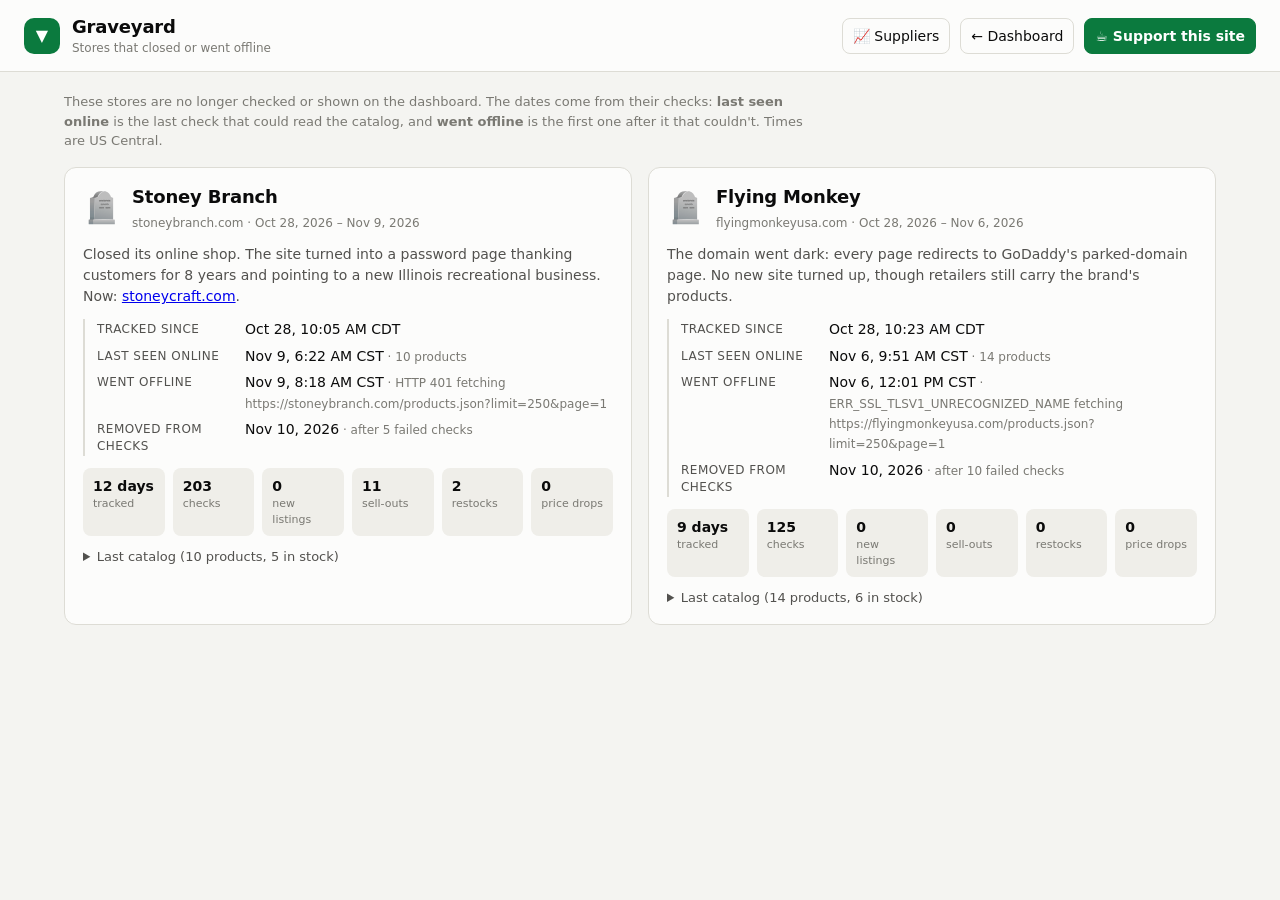
==== graveyard.html @ 11b67a78 "Data as of 2026-11-14T14:49:06.006Z" ====
<!doctype html>
<html lang="en" data-static>
<head>
  <meta charset="utf-8" />
  <meta name="viewport" content="width=device-width, initial-scale=1" />
  <title>Graveyard · The Pot Drop</title>
  <link rel="stylesheet" href="styles.css" />
</head>
<body>
  <header class="topbar">
    <div class="brand">
      <span class="logo" aria-hidden="true">▼</span>
      <div>
        <h1>Graveyard</h1>
        <p class="muted">Stores that closed or went offline</p>
      </div>
    </div>
    <div class="scrape-controls">
      <a class="btn ghost" href="suppliers.html">📈 Suppliers</a>
      <a class="btn ghost" href="./">← Dashboard</a>
      <a class="btn support" href="https://ko-fi.com/thepotdrop" target="_blank" rel="noopener">☕ Support this site</a>
    </div>
  </header>

  <main>
    <p class="muted graves-intro">These stores are no longer checked or shown on the dashboard. The dates come from their checks:
      <strong>last seen online</strong> is the last check that could read the catalog, and <strong>went offline</strong> is the first one after it that couldn't.
      Times are US Central.</p>
    <section id="graves" class="graves" aria-label="Closed stores"></section>
    <p id="empty" class="empty" hidden>No stores have closed. Yet.</p>
  </main>

  <script src="graveyard.js"></script>
  <script defer src="https://static.cloudflareinsights.com/beacon.min.js" data-cf-beacon='{"token": "adff3905079443068fbe034a20087518"}'></script>
</body>
</html>
---- styles.css ----
:root {
  color-scheme: light;
  --bg: #f4f4f1;
  --surface: #fcfcfb;
  --surface-2: #efeee9;
  --border: #dddcd5;
  --text: #0b0b0b;
  --text-2: #52514e;
  --muted: #7a7973;
  --grid: #e6e5df;
  --accent: #0b7a3e;
  --good: #0a8a0a;
  --critical: #d03b3b;
  --series-1: #2a78d6; --series-2: #eb6834; --series-3: #1baf7a; --series-4: #eda100;
  --series-5: #e87ba4; --series-6: #008300; --series-7: #6250d6; --series-8: #e34948;
}
@media (prefers-color-scheme: dark) {
  :root:not([data-theme="light"]) {
    color-scheme: dark;
    --bg: #121211;
    --surface: #1a1a19;
    --surface-2: #232321;
    --border: #33332f;
    --text: #f0efec;
    --text-2: #c3c2b7;
    --muted: #8e8d85;
    --grid: #2a2a27;
    --accent: #3fbf74;
    --good: #2fbf3a;
    --critical: #e66767;
    --series-1: #3987e5; --series-2: #d95926; --series-3: #199e70; --series-4: #c98500;
    --series-5: #d55181; --series-6: #008300; --series-7: #9085e9; --series-8: #e66767;
  }
}

* { box-sizing: border-box; }
[hidden] { display: none !important; }
/* The published read-only copy (src/publish.js) has no server behind it. */
[data-static] .live-only { display: none !important; }
body {
  margin: 0;
  background: var(--bg);
  color: var(--text);
  font: 14px/1.45 system-ui, -apple-system, "Segoe UI", Roboto, sans-serif;
}
h1, h2 { margin: 0; letter-spacing: -0.01em; }
h1 { font-size: 18px; }
h2 { font-size: 18px; }
.muted { color: var(--muted); margin: 0; }
.num { text-align: right; font-variant-numeric: tabular-nums; }

.topbar {
  display: flex; align-items: center; justify-content: space-between; gap: 16px; flex-wrap: wrap;
  padding: 14px 24px; background: var(--surface); border-bottom: 1px solid var(--border);
  position: sticky; top: 0; z-index: 5;
}
.brand { display: flex; align-items: center; gap: 12px; }
.brand p { font-size: 12px; }
.logo {
  display: grid; place-items: center; width: 36px; height: 36px; border-radius: 10px;
  background: var(--accent); color: #fff; font-size: 16px;
}
.scrape-controls { display: flex; align-items: center; gap: 10px; }
.field { display: flex; align-items: center; gap: 8px; color: var(--text-2); font-size: 13px; }

select, input[type="search"], .btn {
  font: inherit; color: var(--text); background: var(--surface);
  border: 1px solid var(--border); border-radius: 8px; padding: 7px 10px;
}
.btn { cursor: pointer; background: var(--accent); border-color: var(--accent); color: #fff; font-weight: 600; text-decoration: none; }
.btn:disabled { opacity: 0.6; cursor: progress; }
.btn.ghost { background: transparent; color: var(--text); border-color: var(--border); font-weight: 500; }

main { max-width: 1200px; margin: 0 auto; padding: 20px 24px 48px; }

.tiles { display: grid; grid-template-columns: repeat(4, 1fr); gap: 12px; margin-bottom: 18px; }
.tile {
  display: flex; flex-direction: column; gap: 2px;
  background: var(--surface); border: 1px solid var(--border); border-radius: 12px; padding: 14px 16px;
}
.tile-label { color: var(--text-2); font-size: 12px; text-transform: uppercase; letter-spacing: 0.04em; }
.tile-value { font-size: 28px; font-weight: 700; font-variant-numeric: tabular-nums; }
.tile-value.small { font-size: 18px; padding: 6px 0 4px; }
.tile-sub { color: var(--muted); font-size: 12px; }
.tile.hero .tile-value { color: var(--accent); }

.filters { display: flex; flex-wrap: wrap; gap: 10px; align-items: center; margin-bottom: 12px; }
.filters input[type="search"] { flex: 1 1 240px; }
.multi { position: relative; }
.multi summary {
  list-style: none; cursor: pointer; user-select: none; white-space: nowrap;
  border: 1px solid var(--border); border-radius: 8px; padding: 7px 28px 7px 10px; background: var(--surface);
}
.multi summary::-webkit-details-marker { display: none; }
.multi summary::after { content: "▾"; position: absolute; right: 10px; color: var(--muted); }
.multi[open] summary { border-color: var(--accent); }
.multi-panel {
  position: absolute; z-index: 10; top: calc(100% + 4px); left: 0; width: min(300px, calc(100vw - 32px));
  background: var(--surface); border: 1px solid var(--border); border-radius: 10px; padding: 8px;
  box-shadow: 0 8px 24px rgb(0 0 0 / 0.18); display: grid; gap: 6px;
}
.multi-panel input[type="search"] { width: 100%; }
.multi-actions { display: flex; gap: 6px; }
.multi-actions .btn { padding: 4px 10px; font-size: 12px; }
.multi-list { max-height: 320px; overflow-y: auto; display: grid; }
.multi-row { display: flex; align-items: center; gap: 8px; padding: 4px 6px; border-radius: 6px; cursor: pointer; }
.multi-row:hover { background: var(--surface-2); }
.multi-row .name { flex: 1; }
.multi-row .n { color: var(--muted); font-size: 12px; font-variant-numeric: tabular-nums; }
.multi-row .only { all: unset; cursor: pointer; font-size: 12px; color: var(--accent); visibility: hidden; }
.multi-row:hover .only, .multi-row .only:focus-visible { visibility: visible; }

.check { display: flex; align-items: center; gap: 6px; color: var(--text-2); }
.count { margin-left: auto; font-size: 13px; }
/* Lit up while filters are on, since they're remembered between visits. */
#reset-filters:not(:disabled) { color: var(--accent); border-color: var(--accent); }
#reset-filters:disabled { cursor: default; }
.more-wrap { display: flex; justify-content: center; margin-top: 14px; }

.table-wrap { background: var(--surface); border: 1px solid var(--border); border-radius: 12px; overflow-x: auto; }
table { width: 100%; border-collapse: collapse; }
th {
  text-align: left; font-weight: 600; font-size: 12px; color: var(--text-2);
  text-transform: uppercase; letter-spacing: 0.04em; padding: 10px 12px; border-bottom: 1px solid var(--border);
}
th.num { text-align: right; }
td { padding: 10px 12px; border-bottom: 1px solid var(--grid); vertical-align: middle; }
tbody tr:last-child td { border-bottom: none; }

.products tbody tr { cursor: pointer; }
.products tbody tr:hover { background: var(--surface-2); }
.products tr.out td { opacity: 0.55; }
.col-img { width: 64px; }
.thumb {
  width: 48px; height: 48px; border-radius: 8px; object-fit: cover; background: var(--surface-2); display: grid;
  place-items: center; color: var(--muted); font-weight: 700; font-size: 18px;
}
.p-title { font-weight: 600; }
.p-meta { color: var(--muted); font-size: 12px; display: flex; gap: 8px; flex-wrap: wrap; margin-top: 2px; }
.price { font-size: 16px; font-weight: 700; }
.strike { color: var(--muted); text-decoration: line-through; font-size: 12px; margin-left: 4px; font-weight: 400; }

.tag {
  display: inline-block; font-size: 11px; padding: 1px 7px; border-radius: 999px;
  background: var(--surface-2); color: var(--text-2); border: 1px solid var(--border);
}
.tag.sale { border-color: var(--good); color: var(--good); }
.tag.new { border-color: var(--series-1); color: var(--text); }
.tag.gone { border-color: var(--critical); color: var(--critical); }
.tag.potency { border-color: var(--series-7); color: var(--text); font-variant-numeric: tabular-nums; }

.delta { font-weight: 600; font-variant-numeric: tabular-nums; white-space: nowrap; }
.delta.down { color: var(--good); }
.delta.up { color: var(--critical); }
.delta.flat { color: var(--muted); font-weight: 400; }

.spark { display: block; color: var(--text-2); }
.empty { text-align: center; color: var(--muted); padding: 32px; margin: 0; }

dialog {
  width: min(980px, calc(100vw - 32px)); max-height: calc(100vh - 48px);
  border: 1px solid var(--border); border-radius: 14px; padding: 20px;
  background: var(--surface); color: var(--text);
}
dialog::backdrop { background: rgb(0 0 0 / 0.5); }
.detail-head { display: flex; justify-content: space-between; gap: 16px; align-items: flex-start; }
.detail-actions { display: flex; gap: 8px; }
.hint { font-size: 12px; margin: 8px 0 0; }
.chart-box { position: relative; height: 320px; margin: 12px 0 16px; }
.variants td, .variants th { padding: 8px 10px; }
.col-plot { width: 48px; }
.swatch { display: inline-block; width: 10px; height: 10px; border-radius: 3px; margin-right: 6px; vertical-align: -1px; }
.stock-in { color: var(--good); }
.stock-out { color: var(--muted); }

h3 { margin: 0; font-size: 15px; }
input[type="number"] {
  font: inherit; color: var(--text); background: var(--surface);
  border: 1px solid var(--border); border-radius: 8px; padding: 6px 8px; width: 90px;
}
.money-input { display: inline-flex; align-items: center; gap: 4px; }

.watch {
  display: flex; flex-wrap: wrap; align-items: center; gap: 8px;
  margin-top: 12px; padding: 10px 12px; border: 1px solid var(--border); border-radius: 10px; background: var(--surface-2);
}
.watch .btn { padding: 6px 10px; }

.code-price { font-size: 12px; color: var(--good); margin-top: 2px; white-space: nowrap; }
.code-price .first { color: var(--muted); }
.codes { margin-top: 12px; display: grid; gap: 6px; }
.codes h3 { font-size: 13px; color: var(--text-2); text-transform: uppercase; letter-spacing: 0.04em; }
.code-list { display: flex; flex-wrap: wrap; gap: 8px; }
.code-chip {
  display: flex; flex-direction: column; gap: 2px; padding: 6px 10px;
  border: 1px dashed var(--good); border-radius: 8px; background: var(--surface-2); max-width: 320px;
}
.code-chip strong { font-family: ui-monospace, "JetBrains Mono", monospace; font-size: 13px; letter-spacing: 0.02em; }
.code-chip button { all: unset; cursor: pointer; }
.code-chip .muted { font-size: 12px; }
.code-chip .banner-quote { font-style: italic; overflow-wrap: anywhere; }
.code-chip.offer { border-color: var(--border); }
.code-chip.offer strong { font-family: inherit; }

.routes { margin-top: 12px; }
.routes td { font-size: 13px; }
.alert-rule { display: grid; gap: 12px; margin: 16px 0 20px; }
.rule-row { display: flex; flex-wrap: wrap; align-items: center; gap: 8px; color: var(--text-2); }
.types { border: 1px solid var(--border); border-radius: 10px; padding: 8px 12px 10px; margin: 0; }
.types legend { color: var(--text-2); font-size: 13px; padding: 0 4px; }
#al-types { display: flex; flex-wrap: wrap; gap: 6px 16px; }
.drops-head { display: flex; justify-content: space-between; align-items: center; gap: 12px; margin-bottom: 8px; flex-wrap: wrap; }
.drops td { font-size: 13px; }
.drops a { color: var(--text); }
.sent { color: var(--good); white-space: nowrap; }

.toast {
  position: fixed; bottom: 20px; left: 50%; transform: translateX(-50%);
  background: var(--text); color: var(--surface); padding: 10px 16px; border-radius: 10px; font-size: 13px;
}

@media (max-width: 760px) {
  .topbar { padding: 12px 16px; }
  main { padding: 16px; }
  .tiles { grid-template-columns: repeat(2, 1fr); }
  .tile-value { font-size: 22px; }
  .hide-sm { display: none; }
}

.checks td { font-size: 13px; }
.checks a.p-title { color: var(--text); text-decoration: none; }
.checks a.p-title:hover { text-decoration: underline; }
.check-error { color: var(--critical); font-size: 12px; margin-top: 2px; max-width: 420px; overflow-wrap: anywhere; }
.tile-link { color: inherit; text-decoration: none; }
.tile-link:hover .tile-label { text-decoration: underline; }
.check-btn { padding: 4px 10px; font-size: 12px; white-space: nowrap; }
.suppliers tbody tr { cursor: pointer; }
.suppliers tbody tr:hover { background: var(--surface-2); }
.suppliers tr.quiet td { opacity: 0.55; }
.suppliers td.num { white-space: nowrap; }
.num-meta { justify-content: flex-end; flex-wrap: nowrap; }
.timeline-wrap { max-height: calc(100vh - 260px); overflow-y: auto; }
.timeline-wrap a.p-title, .cal-events a.p-title { color: var(--text); }

.seg { display: inline-flex; border: 1px solid var(--border); border-radius: 8px; overflow: hidden; background: var(--surface); }
.seg button { all: unset; cursor: pointer; padding: 7px 12px; color: var(--text-2); }
.seg button + button { border-left: 1px solid var(--border); }
.seg button.active { background: var(--accent); color: #fff; font-weight: 600; }
.seg button:focus-visible { outline: 2px solid var(--accent); outline-offset: -2px; }
body.view-calendar .stores-only, body.view-ask .stores-only, body.view-ask .period-filter { display: none; }

.ask-view { display: grid; gap: 12px; }
.ask-head { display: flex; align-items: center; justify-content: space-between; gap: 12px; min-height: 28px; }
.ask-log { display: grid; gap: 14px; }
.ask-time { font-size: 11px; }
.ask-entry { display: grid; gap: 8px; }
.ask-q {
  justify-self: end; max-width: min(720px, 90%); padding: 9px 13px; border-radius: 12px 12px 4px 12px;
  background: var(--accent); color: #fff; white-space: pre-wrap; overflow-wrap: anywhere;
}
.ask-a { background: var(--surface); border: 1px solid var(--border); border-radius: 12px; padding: 12px 16px; max-width: 900px; }
.ask-status::before { content: ""; display: inline-block; width: 8px; height: 8px; margin-right: 8px; border-radius: 50%; background: var(--accent); animation: pulse 1.2s ease-in-out infinite; }
.ask-status.check-error::before { display: none; }
@keyframes pulse { 50% { opacity: 0.25; } }
.ask-form { display: flex; gap: 10px; align-items: flex-end; }
.ask-form textarea {
  flex: 1; resize: vertical; min-height: 44px; font: inherit; color: var(--text); background: var(--surface);
  border: 1px solid var(--border); border-radius: 10px; padding: 9px 12px;
}
.ask-form textarea:focus { outline: none; border-color: var(--accent); }
.ask-examples { display: flex; flex-wrap: wrap; gap: 6px; }
.ask-examples .tag { cursor: pointer; font: inherit; font-size: 12px; padding: 4px 10px; }
.ask-examples .tag:hover { border-color: var(--accent); color: var(--text); }

.md { overflow-wrap: anywhere; }
.md > :first-child { margin-top: 0; }
.md > :last-child { margin-bottom: 0; }
.md p, .md ul, .md ol { margin: 0 0 10px; }
.md ul, .md ol { padding-left: 20px; }
.md li { margin: 2px 0; }
.md h3, .md h4, .md h5, .md h6 { margin: 14px 0 6px; font-size: 14px; }
.md code { font-family: ui-monospace, "JetBrains Mono", monospace; font-size: 12px; background: var(--surface-2); padding: 1px 5px; border-radius: 4px; }
.md a { color: var(--accent); }
.md-table { margin: 0 0 10px; }
.md-table th, .md-table td { padding: 6px 10px; font-size: 13px; }

.brief-head { display: flex; align-items: center; justify-content: space-between; gap: 12px; margin-bottom: 10px; }
.brief-body { background: var(--surface-2); border-radius: 10px; padding: 14px 16px; }
.brief-body:empty { display: none; }

.store-dialog { width: min(1180px, calc(100vw - 32px)); }
.sd-tabs { margin: 14px 0 12px; }
.tl-legend { display: flex; flex-wrap: wrap; gap: 12px; color: var(--text-2); font-size: 12px; }
.tl-legend span { display: inline-flex; align-items: center; gap: 5px; }
.tl-legend i { display: inline-block; width: 14px; height: 10px; border-radius: 3px; }
.tl-wrap { max-height: calc(100vh - 300px); overflow: auto; }
.tl { --tl-label: 280px; position: relative; padding: 0 12px 8px; min-width: 640px; }
.tl-row { display: grid; grid-template-columns: var(--tl-label) 1fr; align-items: center; gap: 12px; padding: 6px 0; border-bottom: 1px solid var(--grid); }
.tl-row:last-child { border-bottom: none; }
.tl-label { min-width: 0; }
.tl-label .p-title { display: block; overflow: hidden; text-overflow: ellipsis; white-space: nowrap; color: var(--text); text-decoration: none; font-size: 13px; }
.tl-label .p-title:hover { text-decoration: underline; }
.tl-track { position: relative; height: 14px; }
.tl-seg { position: absolute; top: 0; bottom: 0; border-radius: 3px; min-width: 2px; }
.seg-in { background: var(--good); }
.seg-out { background: color-mix(in srgb, var(--critical) 45%, transparent); }
.seg-gone { background: repeating-linear-gradient(135deg, var(--border) 0 3px, transparent 3px 6px); }
.tl-axis { position: sticky; top: 0; z-index: 2; background: var(--surface); padding: 8px 0 6px; }
.tl-axis .tl-track { height: 16px; }
.tl-tick { position: absolute; transform: translateX(-50%); font-size: 11px; color: var(--muted); white-space: nowrap; }
.tl-lines { position: absolute; top: 0; bottom: 0; left: calc(24px + var(--tl-label)); right: 12px; pointer-events: none; }
.tl-lines i { position: absolute; top: 0; bottom: 0; border-left: 1px dashed var(--border); }

.cal-view { display: grid; gap: 14px; }
.cal { display: grid; grid-template-columns: repeat(auto-fill, minmax(min(100%, 420px), 1fr)); gap: 16px; margin-top: 10px; }
.cal-month { background: var(--surface); border: 1px solid var(--border); border-radius: 12px; padding: 12px; }
.cal-month h3 { margin: 0 0 8px; font-size: 14px; }
.cal-grid { display: grid; grid-template-columns: repeat(7, minmax(0, 1fr)); gap: 4px; }
.cal-wd { font-size: 11px; color: var(--muted); text-align: center; text-transform: uppercase; letter-spacing: 0.04em; }
.cal-day {
  all: unset; box-sizing: border-box; cursor: pointer; min-height: 64px; padding: 4px 5px; border-radius: 8px;
  border: 1px solid var(--grid); display: flex; flex-direction: column; gap: 3px;
  background: color-mix(in srgb, var(--accent) calc(var(--heat, 0) * 30%), var(--surface));
}
.cal-day:hover { border-color: var(--text-2); }
.cal-day:focus-visible { outline: 2px solid var(--accent); }
.cal-day.off { cursor: default; opacity: 0.35; background: transparent; }
.cal-day.today .cal-date { color: var(--accent); font-weight: 700; }
.cal-day.selected { border-color: var(--accent); box-shadow: 0 0 0 1px var(--accent); }
.cal-date { font-size: 12px; color: var(--text-2); font-variant-numeric: tabular-nums; }
.cal-chips { display: flex; flex-wrap: wrap; gap: 3px; }
.cal-n { font-size: 11px; line-height: 1; padding: 2px 5px; border-radius: 999px; font-weight: 600; font-variant-numeric: tabular-nums; color: #fff; }
.cal-n.listed { background: var(--series-1); }
.cal-n.soldOut { background: var(--critical); }
.cal-n.restocked { background: var(--good); }
.cal-n.pulled { background: var(--muted); }
.cal-legend { display: flex; flex-wrap: wrap; gap: 8px; }
.cal-legend .cal-n { font-size: 12px; padding: 3px 8px; }
.cal-day-title { margin: 14px 0 8px; font-size: 15px; }
.cal-events { max-height: 420px; overflow-y: auto; }
.cal-loading { margin-top: 12px; }

@media (max-width: 760px) {
  .tl { --tl-label: 140px; }
  .cal-day { min-height: 48px; padding: 3px; }
  .cal-n { font-size: 10px; padding: 2px 3px; }
}
.rating { color: var(--text-2); white-space: nowrap; font-variant-numeric: tabular-nums; }

/* ---------- graveyard ---------- */
.graves-intro { max-width: 760px; margin: 0 0 16px; font-size: 13px; line-height: 1.5; }
.graves { display: grid; grid-template-columns: repeat(auto-fill, minmax(min(100%, 460px), 1fr)); gap: 16px; }
.grave {
  background: var(--surface); border: 1px solid var(--border); border-radius: 12px; padding: 16px 18px;
  display: flex; flex-direction: column; gap: 12px; min-width: 0;
}
.grave-head { display: flex; align-items: center; gap: 12px; }
.grave-head h2 { margin: 0 0 2px; }
.grave-head .muted { font-size: 12px; }
.grave-stone { font-size: 30px; line-height: 1; filter: grayscale(0.4); }
.grave-reason { margin: 0; color: var(--text-2); line-height: 1.5; }
.grave-timeline { margin: 0; display: grid; gap: 6px; border-left: 2px solid var(--border); padding-left: 12px; }
.grave-timeline div { display: grid; grid-template-columns: 140px 1fr; gap: 8px; }
.grave-timeline dt { color: var(--text-2); font-size: 12px; text-transform: uppercase; letter-spacing: 0.04em; padding-top: 2px; }
.grave-timeline dd { margin: 0; overflow-wrap: anywhere; }
.grave-timeline dd .muted { font-size: 12px; }
.grave-stats { display: grid; grid-template-columns: repeat(6, 1fr); gap: 8px; }
.grave-stat { display: flex; flex-direction: column; background: var(--surface-2); border-radius: 8px; padding: 8px 10px; min-width: 0; }
.grave-stat-value { font-weight: 700; font-variant-numeric: tabular-nums; }
.grave-stat-label { color: var(--muted); font-size: 11px; }
.grave-catalog summary { cursor: pointer; color: var(--text-2); font-size: 13px; }
.grave-catalog table { width: 100%; border-collapse: collapse; margin-top: 8px; font-size: 13px; }
.grave-catalog td { padding: 5px 6px; border-top: 1px solid var(--border); vertical-align: top; }
.grave-catalog tr.sold-out td:first-child { color: var(--muted); }
@media (max-width: 760px) {
  .grave-timeline div { grid-template-columns: 1fr; gap: 0; }
  .grave-stats { grid-template-columns: repeat(3, 1fr); }
}
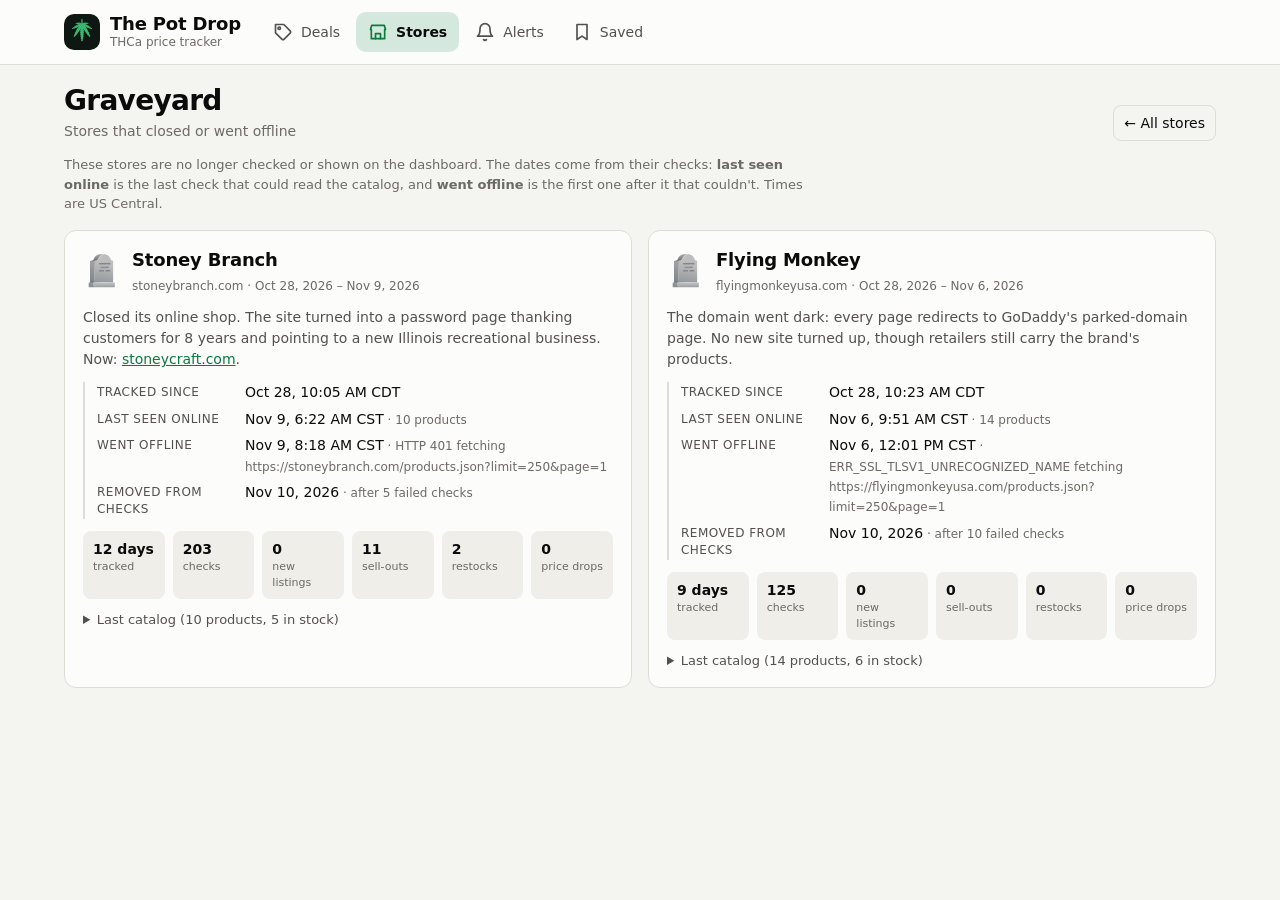
==== commit 20dfb714: "Data as of 2026-11-28T20:49:22.220Z" ====
--- a/graveyard.html
+++ b/graveyard.html
@@ -2,27 +2,64 @@
 <html lang="en" data-static>
 <head>
   <meta charset="utf-8" />
-  <meta name="viewport" content="width=device-width, initial-scale=1" />
+  <meta name="viewport" content="width=device-width, initial-scale=1, viewport-fit=cover" />
   <title>Graveyard · The Pot Drop</title>
+  <link rel="icon" href="icons/icon.svg" type="image/svg+xml" />
+  <link rel="apple-touch-icon" href="icons/apple-touch-icon.png" />
+  <link rel="manifest" href="manifest.webmanifest" />
+  <meta name="theme-color" content="#fcfcfb" media="(prefers-color-scheme: light)" />
+  <meta name="theme-color" content="#1a1a19" media="(prefers-color-scheme: dark)" />
+  <meta name="apple-mobile-web-app-capable" content="yes" />
+  <meta name="apple-mobile-web-app-title" content="Pot Drop" />
   <link rel="stylesheet" href="styles.css" />
 </head>
 <body>
+  <!-- The same header and tabs as the main page (on a phone the tabs sit at the bottom).
+       The tools stay last: publishing adds its Support button at their end. -->
   <header class="topbar">
-    <div class="brand">
-      <span class="logo" aria-hidden="true">▼</span>
+    <a class="brand" href="./">
+      <img class="logo" src="icons/icon.svg" alt="" width="36" height="36" />
+      <span class="brand-text">
+        <span class="brand-name">The Pot Drop</span>
+        <span class="brand-sub">THCa price tracker</span>
+      </span>
+    </a>
+    <nav class="app-nav" aria-label="Main">
+      <a class="nav-item" href="./" data-nav="deals">
+        <span class="nav-icon"><svg viewBox="0 0 24 24" aria-hidden="true"><path d="M20.6 13.4 13.4 20.6a2 2 0 0 1-2.8 0L3 13V3h10l7.6 7.6a2 2 0 0 1 0 2.8z"/><circle cx="7.5" cy="7.5" r="1.5"/></svg></span>
+        <span class="nav-label">Deals</span>
+      </a>
+      <a class="nav-item" href="suppliers.html" data-nav="stores" aria-current="page">
+        <span class="nav-icon"><svg viewBox="0 0 24 24" aria-hidden="true"><path d="M3 9l1.5-5h15L21 9"/><path d="M4 9v11h16V9"/><path d="M9 20v-6h6v6"/></svg></span>
+        <span class="nav-label">Stores</span>
+      </a>
+      <a class="nav-item nav-board" href="board.html" data-nav="board">
+        <span class="nav-icon"><svg viewBox="0 0 24 24" aria-hidden="true"><path d="M21 11.5a8.5 8.5 0 0 1-12.3 7.6L3 21l1.9-5.7A8.5 8.5 0 1 1 21 11.5z"/></svg></span>
+        <span class="nav-label">Board</span>
+      </a>
+      <a class="nav-item" href="./#alerts" data-nav="alerts">
+        <span class="nav-icon"><svg viewBox="0 0 24 24" aria-hidden="true"><path d="M6 8a6 6 0 0 1 12 0c0 7 3 9 3 9H3s3-2 3-9"/><path d="M10.3 21a1.94 1.94 0 0 0 3.4 0"/></svg></span>
+        <span class="nav-label">Alerts</span>
+      </a>
+      <a class="nav-item" href="./#saved" data-nav="saved">
+        <span class="nav-icon"><svg viewBox="0 0 24 24" aria-hidden="true"><path d="M6 3h12v18l-6-4-6 4z"/></svg></span>
+        <span class="nav-label">Saved</span>
+      </a>
+    </nav>
+    <div class="scrape-controls">
+      <button type="button" class="btn ghost install-btn" id="install-app" hidden title="Install The Pot Drop as an app">
+        <svg viewBox="0 0 24 24" aria-hidden="true"><path d="M12 3v12"/><path d="m7 10 5 5 5-5"/><path d="M5 21h14"/></svg><span class="btn-text">Install app</span>
+      </button></div>
+  </header>
+
+  <main>
+    <div class="page-head">
       <div>
         <h1>Graveyard</h1>
         <p class="muted">Stores that closed or went offline</p>
       </div>
+      <a class="btn ghost" href="suppliers.html">← All stores</a>
     </div>
-    <div class="scrape-controls">
-      <a class="btn ghost" href="suppliers.html">📈 Suppliers</a>
-      <a class="btn ghost" href="./">← Dashboard</a>
-      <a class="btn support" href="https://ko-fi.com/thepotdrop" target="_blank" rel="noopener">☕ Support this site</a>
-    </div>
-  </header>
-
-  <main>
     <p class="muted graves-intro">These stores are no longer checked or shown on the dashboard. The dates come from their checks:
       <strong>last seen online</strong> is the last check that could read the catalog, and <strong>went offline</strong> is the first one after it that couldn't.
       Times are US Central.</p>
@@ -31,6 +68,7 @@
   </main>
 
   <script src="graveyard.js"></script>
+  <script src="pwa.js"></script>
   <script defer src="https://static.cloudflareinsights.com/beacon.min.js" data-cf-beacon='{"token": "adff3905079443068fbe034a20087518"}'></script>
 </body>
 </html>
--- a/styles.css
+++ b/styles.css
@@ -6,9 +6,10 @@
   --border: #dddcd5;
   --text: #0b0b0b;
   --text-2: #52514e;
-  --muted: #7a7973;
+  --muted: #6b6a64;
   --grid: #e6e5df;
   --accent: #0b7a3e;
+  --on-accent: #ffffff;
   --good: #0a8a0a;
   --critical: #d03b3b;
   --series-1: #2a78d6; --series-2: #eb6834; --series-3: #1baf7a; --series-4: #eda100;
@@ -26,6 +27,7 @@
     --muted: #8e8d85;
     --grid: #2a2a27;
     --accent: #3fbf74;
+    --on-accent: #0b0b0b;
     --good: #2fbf3a;
     --critical: #e66767;
     --series-1: #3987e5; --series-2: #d95926; --series-3: #199e70; --series-4: #c98500;
@@ -47,42 +49,85 @@
 h1 { font-size: 18px; }
 h2 { font-size: 18px; }
 .muted { color: var(--muted); margin: 0; }
+a { color: var(--accent); }
 .num { text-align: right; font-variant-numeric: tabular-nums; }
 
+/* ---------- header: brand, the tabs, search, the owner's tools ---------- */
 .topbar {
-  display: flex; align-items: center; justify-content: space-between; gap: 16px; flex-wrap: wrap;
-  padding: 14px 24px; background: var(--surface); border-bottom: 1px solid var(--border);
-  position: sticky; top: 0; z-index: 5;
-}
-.brand { display: flex; align-items: center; gap: 12px; }
-.brand p { font-size: 12px; }
-.logo {
-  display: grid; place-items: center; width: 36px; height: 36px; border-radius: 10px;
-  background: var(--accent); color: #fff; font-size: 16px;
-}
-.scrape-controls { display: flex; align-items: center; gap: 10px; }
+  display: grid; align-items: center; gap: 10px 20px;
+  grid-template-columns: auto auto minmax(0, 1fr) auto; grid-template-areas: "brand nav search tools";
+  /* The background spans the window; the contents line up with main's 1200px column. */
+  padding: 12px max(24px, calc(50% - 576px)); background: var(--surface); border-bottom: 1px solid var(--border);
+  padding-top: calc(12px + env(safe-area-inset-top)); /* clear of the notch when installed */
+  position: sticky; top: 0; z-index: 20;
+}
+.brand { grid-area: brand; display: flex; align-items: center; gap: 10px; color: inherit; text-decoration: none; min-width: 0; }
+.brand-text { display: flex; flex-direction: column; min-width: 0; }
+.brand-name { font-weight: 700; font-size: 18px; letter-spacing: -0.01em; line-height: 1.2; }
+.brand-sub { font-size: 12px; color: var(--muted); }
+.brand-sub strong { color: var(--accent); }
+.logo { display: block; width: 36px; height: 36px; flex: none; border-radius: 10px; }
+.install-btn { display: inline-flex; align-items: center; gap: 6px; }
+.install-btn[hidden] { display: none; }
+.install-btn svg, .install-tip svg { width: 16px; height: 16px; fill: none; stroke: currentColor; stroke-width: 2; stroke-linecap: round; stroke-linejoin: round; }
+.install-tip {
+  position: fixed; left: 50%; top: calc(12px + env(safe-area-inset-top)); transform: translateX(-50%); z-index: 40;
+  width: min(92vw, 420px); padding: 12px 14px; border-radius: 12px; background: var(--text); color: var(--surface);
+  font-size: 14px; box-shadow: 0 8px 24px rgb(0 0 0 / 0.3);
+}
+.install-tip svg { vertical-align: -3px; }
+.top-search {
+  grid-area: search; justify-self: end; width: min(100%, 440px); display: flex; align-items: center; gap: 8px;
+  height: 42px; padding: 0 12px; background: var(--bg); border: 1px solid var(--border); border-radius: 10px;
+}
+.top-search:focus-within { border-color: var(--accent); }
+.top-search svg { width: 18px; height: 18px; flex: none; fill: none; stroke: var(--muted); stroke-width: 2; stroke-linecap: round; }
+.top-search input[type="search"] { flex: 1; min-width: 0; height: 100%; border: 0; border-radius: 0; background: none; padding: 0; outline: none; }
+.scrape-controls { grid-area: tools; display: flex; align-items: center; justify-content: flex-end; flex-wrap: wrap; gap: 8px; }
+/* The owner's copy has more tools than fit beside the search: they get a row of their own. */
+html:not([data-static]) .topbar { grid-template-columns: auto auto minmax(220px, 1fr); grid-template-areas: "brand nav search" "tools tools tools"; }
+/* The other pages have no search box. */
+.topbar:not(:has(.top-search)), html:not([data-static]) .topbar:not(:has(.top-search)) {
+  grid-template-columns: auto minmax(0, 1fr) auto; grid-template-areas: "brand nav tools";
+}
+/* Between phone and desktop widths the five tabs leave the search too little room: it gets a row of its own. */
+@media (min-width: 761px) and (max-width: 999px) {
+  .topbar:has(.top-search) { grid-template-columns: auto minmax(0, 1fr) auto; grid-template-areas: "brand nav tools" "search search search"; }
+  html:not([data-static]) .topbar:has(.top-search) { grid-template-columns: auto minmax(0, 1fr); grid-template-areas: "brand nav" "search search" "tools tools"; }
+  .topbar .top-search { justify-self: stretch; width: 100%; }
+}
+.page-head { margin-bottom: 16px; }
+.page-head .muted { margin-top: 4px; font-size: 14px; }
+.owner-status { font-size: 12px; color: var(--muted); text-decoration: none; max-width: 240px; line-height: 1.3; }
+.owner-status:hover { text-decoration: underline; }
 .field { display: flex; align-items: center; gap: 8px; color: var(--text-2); font-size: 13px; }
+
+/* Deals, Stores, Board, Alerts, Saved: links in the bar here, tabs along the bottom on a phone.
+   The published copy shows Board only once the board is set up (publish adds data-board). */
+.app-nav { grid-area: nav; display: flex; gap: 4px; }
+html[data-static]:not([data-board]) .nav-board { display: none !important; }
+.nav-item {
+  position: relative; display: inline-flex; align-items: center; gap: 8px; height: 40px; padding: 0 12px;
+  border: 0; border-radius: 10px; background: none; color: var(--text-2);
+  font: inherit; font-size: 14px; text-decoration: none; cursor: pointer; white-space: nowrap;
+}
+.nav-item:hover { background: var(--surface-2); color: var(--text); }
+.nav-icon { position: relative; display: grid; place-items: center; }
+.nav-icon svg { width: 20px; height: 20px; fill: none; stroke: currentColor; stroke-width: 2; stroke-linecap: round; stroke-linejoin: round; }
+.nav-item[aria-current="page"] { background: color-mix(in srgb, var(--accent) 16%, transparent); color: var(--text); font-weight: 600; }
+.nav-item[aria-current="page"] .nav-icon { color: var(--accent); }
+.nav-icon .badge { position: absolute; top: -8px; left: -10px; }
 
 select, input[type="search"], .btn {
   font: inherit; color: var(--text); background: var(--surface);
   border: 1px solid var(--border); border-radius: 8px; padding: 7px 10px;
 }
-.btn { cursor: pointer; background: var(--accent); border-color: var(--accent); color: #fff; font-weight: 600; text-decoration: none; }
+.btn { cursor: pointer; background: var(--accent); border-color: var(--accent); color: var(--on-accent); font-weight: 600; text-decoration: none; }
 .btn:disabled { opacity: 0.6; cursor: progress; }
 .btn.ghost { background: transparent; color: var(--text); border-color: var(--border); font-weight: 500; }
 
 main { max-width: 1200px; margin: 0 auto; padding: 20px 24px 48px; }
 
-.tiles { display: grid; grid-template-columns: repeat(4, 1fr); gap: 12px; margin-bottom: 18px; }
-.tile {
-  display: flex; flex-direction: column; gap: 2px;
-  background: var(--surface); border: 1px solid var(--border); border-radius: 12px; padding: 14px 16px;
-}
-.tile-label { color: var(--text-2); font-size: 12px; text-transform: uppercase; letter-spacing: 0.04em; }
-.tile-value { font-size: 28px; font-weight: 700; font-variant-numeric: tabular-nums; }
-.tile-value.small { font-size: 18px; padding: 6px 0 4px; }
-.tile-sub { color: var(--muted); font-size: 12px; }
-.tile.hero .tile-value { color: var(--accent); }
 
 .filters { display: flex; flex-wrap: wrap; gap: 10px; align-items: center; margin-bottom: 12px; }
 .filters input[type="search"] { flex: 1 1 240px; }
@@ -111,10 +156,239 @@
 .multi-row:hover .only, .multi-row .only:focus-visible { visibility: visible; }
 
 .check { display: flex; align-items: center; gap: 6px; color: var(--text-2); }
-.count { margin-left: auto; font-size: 13px; }
-/* Lit up while filters are on, since they're remembered between visits. */
-#reset-filters:not(:disabled) { color: var(--accent); border-color: var(--accent); }
-#reset-filters:disabled { cursor: default; }
+.count { margin-left: auto; font-size: 13px; white-space: nowrap; }
+.badge {
+  display: inline-grid; place-items: center; min-width: 18px; height: 18px; padding: 0 5px; border-radius: 9px;
+  background: var(--accent); color: var(--on-accent); font-size: 11px; font-weight: 700; font-variant-numeric: tabular-nums;
+  vertical-align: 1px;
+}
+
+/* ---------- deal feed: heading, filter chips, then a sidebar (a sheet on phones) beside the cards ---------- */
+.feed-head, .page-head { display: flex; flex-wrap: wrap; align-items: flex-end; justify-content: space-between; gap: 12px 24px; margin-bottom: 14px; }
+.feed-head h1, .page-head h1 { font-size: 28px; font-weight: 800; letter-spacing: -0.025em; line-height: 1.15; }
+.feed-sub { margin-top: 4px; font-size: 14px; }
+.feed-actions { display: flex; gap: 8px; }
+.feed-actions select { height: 42px; }
+.icon-btn { width: 42px; height: 42px; padding: 0; display: inline-grid; place-items: center; }
+.icon-btn svg, .filters-toggle svg { width: 18px; height: 18px; fill: none; stroke: currentColor; stroke-width: 2; stroke-linecap: round; stroke-linejoin: round; }
+
+/* One row of chips that scrolls sideways rather than wrapping. */
+.product-filters {
+  display: flex; align-items: center; gap: 8px; min-height: 36px; margin-bottom: 18px;
+  overflow-x: auto; scrollbar-width: none;
+}
+.product-filters::-webkit-scrollbar { display: none; }
+.filters-toggle { display: none; }
+.chips { display: flex; gap: 8px; flex: none; }
+.chip {
+  font: inherit; font-size: 14px; display: inline-flex; align-items: center; gap: 6px; flex: none; cursor: pointer;
+  height: 34px; padding: 0 12px; border-radius: 999px; border: 1px solid var(--accent); background: transparent; color: var(--accent); white-space: nowrap;
+}
+.chip span { color: var(--text-2); font-size: 11px; }
+.chip.clear { border-color: transparent; color: var(--text-2); text-decoration: underline; padding-inline: 6px; }
+
+.feed-layout { display: grid; grid-template-columns: 236px minmax(0, 1fr); gap: 32px; align-items: start; }
+body.view-saved .feed-layout { grid-template-columns: minmax(0, 1fr); }
+body.view-saved .filter-panel, body.view-saved .product-filters { display: none; }
+body.view-alerts .feed-layout, body.view-alerts .product-filters, body.view-alerts .feed-actions { display: none; }
+
+/* ---------- the Alerts tab ---------- */
+.alerts-view { display: grid; gap: 16px; max-width: 760px; }
+.panel { background: var(--surface); border: 1px solid var(--border); border-radius: 14px; padding: 16px; }
+.panel h2 { font-size: 17px; margin-bottom: 10px; }
+.notify-perm { display: flex; align-items: center; gap: 14px; }
+.panel-icon {
+  display: grid; place-items: center; width: 42px; height: 42px; flex: none; border-radius: 12px;
+  background: var(--surface-2); color: var(--text-2);
+}
+.panel-icon svg { width: 22px; height: 22px; fill: none; stroke: currentColor; stroke-width: 2; stroke-linecap: round; stroke-linejoin: round; }
+.notify-perm[data-state="granted"] .panel-icon { background: color-mix(in srgb, var(--good) 18%, transparent); color: var(--good); }
+.notify-perm[data-state="denied"] .panel-icon { background: color-mix(in srgb, var(--critical) 16%, transparent); color: var(--critical); }
+.notify-perm-text { flex: 1; min-width: 0; display: grid; gap: 2px; }
+.notify-perm-text .muted { font-size: 13px; }
+.alerts-view .alert-rule { margin: 0; gap: 14px; }
+.notify-for { margin: 0; color: var(--text-2); }
+.notify-edit { margin-left: 6px; white-space: nowrap; }
+.alerts-view input[type="text"] {
+  font: inherit; color: var(--text); background: var(--bg); border: 1px solid var(--border); border-radius: 8px; height: 42px; padding: 0 12px;
+}
+.option-row { display: flex; flex-wrap: wrap; align-items: center; gap: 8px 10px; min-height: 40px; color: var(--text); }
+.option-row label { display: inline-flex; align-items: center; gap: 10px; }
+.option-row input[type="checkbox"], label.option-row input { width: 20px; height: 20px; margin: 0; accent-color: var(--accent); }
+.alerts-view .notify-list { margin-top: 0; }
+.alerts-view .empty { padding: 16px 8px; }
+.alerts-view > .hint { max-width: 680px; }
+
+/* Wide screens: the filters are a sidebar that's always open. */
+.filter-panel {
+  position: sticky; top: 84px; max-height: calc(100vh - 100px); overflow-y: auto;
+  display: flex; flex-direction: column; gap: 12px; padding: 2px 4px 2px 0;
+}
+.sheet-head { display: flex; align-items: center; justify-content: space-between; }
+.sheet-head h2 { font-size: 13px; font-weight: 700; color: var(--text-2); text-transform: uppercase; letter-spacing: 0.06em; }
+#close-filters, .sheet-foot, .sheet-backdrop { display: none; }
+.sheet-body { display: flex; flex-direction: column; gap: 14px; }
+.filter-field { display: flex; flex-direction: column; gap: 5px; min-width: 0; }
+.filter-label { color: var(--text-2); font-size: 12px; font-weight: 600; text-transform: uppercase; letter-spacing: 0.05em; }
+.filter-field select { width: 100%; height: 40px; }
+.filter-checks { display: flex; flex-direction: column; gap: 2px; }
+.filter-checks .check { min-height: 34px; color: var(--text); }
+.filter-checks input { width: 18px; height: 18px; margin: 0; accent-color: var(--accent); }
+/* The store picker opens in place instead of as a dropdown. */
+#store-picker summary { padding: 9px 28px 9px 10px; }
+#store-picker .multi-panel { position: static; width: auto; margin-top: 6px; box-shadow: none; }
+#store-picker .multi-list { max-height: 280px; }
+/* Touch screens have no hover to reveal a store's "only" link. */
+@media (hover: none) { .multi-row .only { visibility: visible; } }
+
+/* ---------- deal cards: a grid of tall cards here, rows with a small photo on a phone ---------- */
+.deal-list { display: grid; grid-template-columns: repeat(auto-fill, minmax(240px, 1fr)); gap: 16px; }
+.deal {
+  position: relative; display: flex; flex-direction: column; min-width: 0;
+  background: var(--surface); border: 1px solid var(--border); border-radius: 14px; overflow: hidden;
+}
+.deal:hover { border-color: color-mix(in srgb, var(--accent) 50%, var(--border)); }
+.deal:has(.deal-open:focus-visible) { outline: 2px solid var(--accent); outline-offset: 2px; }
+.deal-media { position: relative; height: 168px; background: var(--surface-2); flex: none; }
+.deal-img { display: block; width: 100%; height: 100%; object-fit: cover; }
+.deal.out .deal-img, .deal.out .stock-img { opacity: 0.45; }
+.deal-badge {
+  position: absolute; top: 10px; left: 10px; z-index: 1; padding: 3px 8px; border-radius: 7px;
+  background: var(--accent); color: var(--on-accent); font-size: 14px; font-weight: 800; font-variant-numeric: tabular-nums;
+}
+.deal-badge.new { background: var(--text); color: var(--surface); }
+.deal-badge.out { background: var(--surface); color: var(--text-2); border: 1px solid var(--border); font-weight: 700; }
+.deal-save {
+  position: absolute; top: 6px; right: 6px; z-index: 2; width: 40px; height: 40px; border: 0; border-radius: 20px;
+  display: grid; place-items: center; background: rgb(18 18 17 / 0.55); color: #fff; cursor: pointer;
+}
+.deal-save svg { width: 18px; height: 18px; fill: none; stroke: currentColor; stroke-width: 2; stroke-linejoin: round; }
+.deal-save[aria-pressed="true"] { color: var(--accent); }
+.deal-save[aria-pressed="true"] svg { fill: currentColor; }
+.deal-body { display: flex; flex-direction: column; gap: 5px; flex: 1; min-width: 0; padding: 12px 14px 14px; }
+.deal-title { margin: 0; font-size: 15px; font-weight: 600; line-height: 1.3; }
+.deal-open { all: unset; cursor: pointer; overflow-wrap: anywhere; }
+.deal-open::after { content: ""; position: absolute; inset: 0; z-index: 1; } /* the whole card opens it */
+.deal-meta { color: var(--muted); font-size: 13px; }
+.deal-meta .rating { color: var(--text-2); }
+.deal-context { display: flex; flex-wrap: wrap; gap: 4px 8px; color: var(--muted); font-size: 12px; }
+.deal-price { display: flex; flex-wrap: wrap; align-items: baseline; gap: 2px 8px; margin-top: auto; padding-top: 6px; }
+.deal-price strong { font-size: 20px; font-weight: 800; font-variant-numeric: tabular-nums; }
+.deal-price s { color: var(--muted); font-size: 14px; }
+.deal-unit { margin-left: auto; color: var(--muted); font-size: 13px; font-variant-numeric: tabular-nums; }
+.deal .code-price { white-space: normal; font-size: 13px; }
+.deal.out .deal-price strong { color: var(--text-2); }
+
+/* A product with no photo of its own (or one its store won't share) gets a
+   stock photo of its type, clearly marked as one. */
+.stock-img { position: relative; width: 100%; height: 100%; overflow: hidden; background: var(--surface-2); }
+.stock-img img { position: relative; display: block; width: 100%; height: 100%; object-fit: cover; } /* covers the leaf drawn for when it can't load */
+.stock-img svg { position: absolute; inset: 0; margin: auto; width: 42%; height: 42%; fill: none; stroke: var(--muted); stroke-width: 1.4; stroke-linecap: round; stroke-linejoin: round; }
+.stock-label {
+  position: absolute; left: 50%; bottom: 8px; transform: translateX(-50%); white-space: nowrap;
+  padding: 2px 8px; border-radius: 6px; background: rgb(18 18 17 / 0.72); color: #fff;
+  font-size: 11px; font-weight: 700; letter-spacing: 0.06em; text-transform: uppercase;
+}
+
+.site-foot { max-width: 1200px; margin: 0 auto; padding: 8px 24px 40px; display: grid; gap: 4px; font-size: 13px; }
+
+@media (max-width: 760px) {
+  select, input { font-size: 16px; } /* smaller text makes iPhones zoom in on focus */
+
+  /* Header: the brand (and the published copy's Support button), then search.
+     The tabs move to the bottom of the screen, within thumb reach. */
+  .topbar {
+    position: static; padding: calc(12px + env(safe-area-inset-top)) 16px 12px; gap: 10px 12px;
+    grid-template-columns: minmax(0, 1fr) auto; grid-template-areas: "brand tools" "search search";
+  }
+  html:not([data-static]) .topbar { grid-template-columns: minmax(0, 1fr) auto; grid-template-areas: "brand brand" "tools tools" "search search"; }
+  html:not([data-static]) .scrape-controls { justify-content: flex-start; }
+  .topbar:not(:has(.top-search)), html:not([data-static]) .topbar:not(:has(.top-search)) {
+    grid-template-columns: minmax(0, 1fr) auto; grid-template-areas: "brand tools";
+  }
+  .page-head h1 { font-size: 22px; }
+  .page-head .muted { font-size: 13px; }
+  .top-search { width: 100%; justify-self: stretch; height: 46px; border-radius: 12px; }
+  .install-btn { width: 40px; height: 40px; padding: 0; justify-content: center; }
+  .install-btn .btn-text { position: absolute; width: 1px; height: 1px; overflow: hidden; clip-path: inset(50%); white-space: nowrap; }
+  .app-nav {
+    position: fixed; left: 0; right: 0; bottom: 0; z-index: 25;
+    display: grid; grid-auto-flow: column; grid-auto-columns: minmax(0, 1fr); gap: 0;
+    padding: 4px 4px calc(4px + env(safe-area-inset-bottom)); background: var(--surface); border-top: 1px solid var(--border);
+  }
+  .nav-item { flex-direction: column; justify-content: center; gap: 3px; height: auto; min-height: 58px; padding: 0; border-radius: 12px; font-size: 12px; }
+  .nav-item:hover, .nav-item[aria-current="page"] { background: none; }
+  .nav-icon { width: 56px; height: 30px; border-radius: 15px; }
+  .nav-item[aria-current="page"] .nav-icon { background: color-mix(in srgb, var(--accent) 18%, transparent); }
+  .nav-icon .badge { top: -4px; left: auto; right: 6px; }
+  body { padding-bottom: calc(74px + env(safe-area-inset-bottom)); }
+  .toast { bottom: calc(84px + env(safe-area-inset-bottom)); }
+
+  /* Heading with sort, then the Filters button and chips. */
+  .feed-head { align-items: center; margin-bottom: 12px; }
+  .feed-titles { flex: 1 1 190px; min-width: 0; }
+  .feed-head h1 { font-size: 22px; }
+  .feed-sub { font-size: 12px; }
+  .feed-actions select { max-width: 160px; }
+  .product-filters { margin: 0 -16px 12px; padding: 0 16px; }
+  .filters-toggle {
+    display: inline-flex; align-items: center; gap: 6px; flex: none; height: 36px; padding: 0 12px; cursor: pointer;
+    border-radius: 999px; border: 1px solid var(--accent); background: color-mix(in srgb, var(--accent) 12%, transparent);
+    color: var(--text); font: inherit; font-weight: 600;
+  }
+
+  /* The filters become a sheet that slides up; the list behind it updates as you go. */
+  .feed-layout { display: block; }
+  .filter-panel {
+    position: fixed; inset: auto 0 0 0; z-index: 30; gap: 0; padding: 0; overflow: hidden;
+    max-height: 85vh; max-height: 85dvh;
+    background: var(--surface); border-top: 1px solid var(--border); border-radius: 16px 16px 0 0;
+    box-shadow: 0 -8px 32px rgb(0 0 0 / 0.25);
+    transform: translateY(100%); visibility: hidden;
+    transition: transform 0.22s ease, visibility 0s linear 0.22s;
+  }
+  .filter-panel.open { transform: none; visibility: visible; transition: transform 0.22s ease; }
+  .sheet-backdrop { display: block; position: fixed; inset: 0; z-index: 29; background: rgb(0 0 0 / 0.45); }
+  body.sheet-open { overflow: hidden; }
+  .sheet-head { padding: 14px 16px 6px; }
+  .sheet-head h2 { font-size: 18px; color: var(--text); text-transform: none; letter-spacing: 0; }
+  #close-filters { display: inline-grid; place-items: center; min-width: 42px; min-height: 42px; }
+  .sheet-body {
+    display: grid; grid-template-columns: 1fr 1fr; gap: 14px 12px; align-content: start;
+    padding: 6px 16px 16px; overflow-y: auto; overscroll-behavior: contain;
+  }
+  .filter-field.wide, .filter-checks { grid-column: 1 / -1; }
+  .filter-field select { height: auto; min-height: 44px; }
+  .filter-checks { flex-direction: row; flex-wrap: wrap; gap: 4px 20px; }
+  .filter-checks .check { min-height: 40px; }
+  .filter-checks input { width: 20px; height: 20px; }
+  .sheet-foot { display: flex; gap: 10px; padding: 12px 16px calc(12px + env(safe-area-inset-bottom)); border-top: 1px solid var(--border); }
+  .sheet-foot .btn { flex: 1; min-height: 46px; }
+  .sheet-foot #sheet-done { flex: 2; }
+  .sheet-foot #sheet-reset:disabled { cursor: default; opacity: 0.5; }
+  #store-picker summary { padding: 10px 28px 10px 10px; font-size: 16px; }
+  #store-picker .multi-list { max-height: 40vh; }
+  #store-picker .multi-actions .btn { padding: 8px 14px; font-size: 13px; }
+  .multi-row { padding: 8px 6px; }
+
+  /* Cards become rows: a small photo, then the title, details and price. */
+  .deal-list { grid-template-columns: minmax(0, 1fr); gap: 10px; }
+  .deal { flex-direction: row; gap: 12px; padding: 12px; }
+  .deal-media { width: 92px; height: 92px; border-radius: 10px; overflow: hidden; }
+  .deal-badge { top: 5px; left: 5px; padding: 2px 6px; border-radius: 6px; font-size: 12px; }
+  .deal-save { top: 4px; right: 4px; background: none; color: var(--muted); }
+  .deal-body { padding: 0; gap: 3px; }
+  .deal-title { padding-right: 34px; display: -webkit-box; -webkit-line-clamp: 2; -webkit-box-orient: vertical; overflow: hidden; }
+  .deal-meta { font-size: 12px; }
+  .deal-price { padding-top: 4px; }
+  .deal-price strong { font-size: 18px; }
+  .deal-price s { font-size: 13px; }
+  .deal-unit { font-size: 12px; }
+  .stock-label { bottom: 4px; padding: 1px 5px; font-size: 9px; }
+  .more-wrap .btn { width: 100%; min-height: 44px; }
+  .site-foot { padding: 0 16px 24px; }
+}
+@media (prefers-reduced-motion: reduce) { .filter-panel, .filter-panel.open { transition: none; } }
 .more-wrap { display: flex; justify-content: center; margin-top: 14px; }
 
 .table-wrap { background: var(--surface); border: 1px solid var(--border); border-radius: 12px; overflow-x: auto; }
@@ -127,16 +401,9 @@
 td { padding: 10px 12px; border-bottom: 1px solid var(--grid); vertical-align: middle; }
 tbody tr:last-child td { border-bottom: none; }
 
-.products tbody tr { cursor: pointer; }
-.products tbody tr:hover { background: var(--surface-2); }
-.products tr.out td { opacity: 0.55; }
-.col-img { width: 64px; }
-.thumb {
-  width: 48px; height: 48px; border-radius: 8px; object-fit: cover; background: var(--surface-2); display: grid;
-  place-items: center; color: var(--muted); font-weight: 700; font-size: 18px;
-}
 .p-title { font-weight: 600; }
 .p-meta { color: var(--muted); font-size: 12px; display: flex; gap: 8px; flex-wrap: wrap; margin-top: 2px; }
+.p-meta.end { justify-content: flex-end; }
 .price { font-size: 16px; font-weight: 700; }
 .strike { color: var(--muted); text-decoration: line-through; font-size: 12px; margin-left: 4px; font-weight: 400; }
 
@@ -165,8 +432,69 @@
 dialog::backdrop { background: rgb(0 0 0 / 0.5); }
 .detail-head { display: flex; justify-content: space-between; gap: 16px; align-items: flex-start; }
 .detail-actions { display: flex; gap: 8px; }
+html:has(dialog[open]) { overflow: hidden; } /* the page behind a dialog stays put */
+.detail-hero { display: flex; gap: 16px; align-items: flex-start; margin-top: 12px; }
+.detail-image {
+  display: block; position: relative; width: 128px; height: 128px; flex: none;
+  border-radius: 12px; overflow: hidden; background: var(--surface-2);
+}
+.detail-image > img { display: block; width: 100%; height: 100%; object-fit: cover; }
+/* The photo is a link to the store's page; a corner arrow says so on hover. */
+a.detail-image:focus-visible { outline: 2px solid var(--accent); outline-offset: 2px; }
+a.detail-image::after {
+  content: "↗"; position: absolute; top: 8px; right: 8px; z-index: 1; display: grid; place-items: center;
+  width: 28px; height: 28px; border-radius: 8px; background: rgb(18 18 17 / 0.72); color: #fff; font-size: 14px;
+  opacity: 0; transition: opacity 0.15s;
+}
+a.detail-image:hover::after, a.detail-image:focus-visible::after { opacity: 1; }
+#detail > .detail-links { margin-top: 12px; }
+.save-btn { display: inline-flex; align-items: center; justify-content: center; gap: 6px; }
+.save-btn svg { width: 16px; height: 16px; fill: none; stroke: currentColor; stroke-width: 2; stroke-linejoin: round; }
+.save-btn[aria-pressed="true"] { color: var(--accent); border-color: var(--accent); }
+.save-btn[aria-pressed="true"] svg { fill: currentColor; }
+.detail-info { display: grid; gap: 10px; min-width: 0; }
+.detail-info .muted { overflow-wrap: anywhere; }
+.detail-links { display: flex; flex-wrap: wrap; gap: 8px; }
+#notify-status { margin-top: 8px; }
 .hint { font-size: 12px; margin: 8px 0 0; }
-.chart-box { position: relative; height: 320px; margin: 12px 0 16px; }
+.chart-box { position: relative; height: 260px; margin: 12px 0 16px; }
+/* The chart's key: each option a button that hides or shows its line; long names end in "…". */
+.chart-legend { display: flex; flex-wrap: wrap; justify-content: center; gap: 2px 8px; margin: -8px 0 16px; padding: 0; list-style: none; }
+.chart-legend li { min-width: 0; max-width: min(100%, 320px); }
+.legend-item {
+  all: unset; box-sizing: border-box; display: inline-flex; align-items: center; max-width: 100%;
+  padding: 3px 6px; border-radius: 6px; color: var(--text-2); font-size: 12px; cursor: pointer;
+}
+.legend-item:hover { background: var(--surface-2); }
+.legend-item:focus-visible { outline: 2px solid var(--accent); outline-offset: 1px; }
+.legend-item .swatch { flex: none; }
+.legend-name { min-width: 0; overflow: hidden; text-overflow: ellipsis; white-space: nowrap; }
+.legend-item[aria-pressed="false"] { opacity: 0.5; }
+.legend-item[aria-pressed="false"] .legend-name { text-decoration: line-through; }
+
+/* Wide screens: the product (photo, details, codes) in a column beside its price, stock and options. */
+@media (min-width: 1000px) {
+  dialog#detail { width: min(1160px, calc(100vw - 48px)); }
+  .detail-body { display: grid; grid-template-columns: 280px minmax(0, 1fr); gap: 24px; align-items: start; margin-top: 16px; }
+  .detail-side { position: sticky; top: 0; display: grid; gap: 16px; }
+  .detail-side .detail-hero { flex-direction: column; gap: 12px; margin-top: 0; }
+  .detail-side .detail-image { width: 100%; height: auto; aspect-ratio: 4 / 3; }
+  .detail-side .codes, .detail-side .watch { margin-top: 0; }
+  .detail-main .chart-box { margin-top: 0; }
+  /* The column is too narrow for a row of pills: the codes become a list, lined up in columns. */
+  .detail-side .code-row { display: grid; grid-template-columns: auto auto minmax(0, 1fr) auto; column-gap: 10px; row-gap: 2px; margin: 0 -8px; }
+  .detail-side .code-pill {
+    display: grid; grid-column: 1 / -1; grid-template-columns: subgrid; align-items: baseline;
+    padding: 4px 8px; border: 0; border-radius: 6px; background: none; text-align: left;
+  }
+  .detail-side .code-pill > :empty { display: block; }
+  .detail-side .code-pill:hover { background: var(--surface-2); }
+  .detail-side .code-pill strong { color: var(--good); }
+  .detail-side .code-pill.offer strong { color: var(--text-2); }
+  .detail-side .code-pill .muted { overflow: hidden; text-overflow: ellipsis; }
+  .detail-side .code-list { display: grid; gap: 6px; }
+  .detail-side .code-chip { max-width: none; }
+}
 .variants td, .variants th { padding: 8px 10px; }
 .col-plot { width: 48px; }
 .swatch { display: inline-block; width: 10px; height: 10px; border-radius: 3px; margin-right: 6px; vertical-align: -1px; }
@@ -188,8 +516,28 @@
 
 .code-price { font-size: 12px; color: var(--good); margin-top: 2px; white-space: nowrap; }
 .code-price .first { color: var(--muted); }
-.codes { margin-top: 12px; display: grid; gap: 6px; }
+.codes { margin-top: 12px; display: grid; gap: 8px; }
+.codes-head { display: flex; align-items: baseline; justify-content: space-between; gap: 12px; }
 .codes h3 { font-size: 13px; color: var(--text-2); text-transform: uppercase; letter-spacing: 0.04em; }
+.link-btn { all: unset; cursor: pointer; color: var(--accent); font-size: 13px; }
+.link-btn:hover { text-decoration: underline; }
+.link-btn:focus-visible { outline: 2px solid var(--accent); outline-offset: 2px; border-radius: 4px; }
+/* Each code as a small button that copies it: the code, its value and its main catch. */
+.code-row { display: flex; flex-wrap: wrap; gap: 6px; }
+.code-pill {
+  display: inline-flex; align-items: center; gap: 6px; padding: 5px 10px; white-space: nowrap;
+  border: 1px dashed var(--good); border-radius: 999px; background: var(--surface-2);
+  color: var(--text); font: inherit; font-size: 13px; cursor: pointer;
+}
+.code-pill:hover { border-style: solid; }
+.code-pill:focus-visible { outline: 2px solid var(--accent); outline-offset: 1px; }
+.code-pill strong { font-family: ui-monospace, "JetBrains Mono", monospace; letter-spacing: 0.02em; }
+.code-pill .muted { font-size: 12px; }
+.code-pill .copy { color: var(--muted); }
+.code-pill > :empty { display: none; }
+.code-pill.offer { border-color: var(--border); cursor: default; }
+.code-pill.offer strong { font-family: inherit; font-weight: 600; letter-spacing: 0; }
+#detail-hint:empty { display: none; }
 .code-list { display: flex; flex-wrap: wrap; gap: 8px; }
 .code-chip {
   display: flex; flex-direction: column; gap: 2px; padding: 6px 10px;
@@ -207,6 +555,9 @@
 .alert-rule { display: grid; gap: 12px; margin: 16px 0 20px; }
 .rule-row { display: flex; flex-wrap: wrap; align-items: center; gap: 8px; color: var(--text-2); }
 .types { border: 1px solid var(--border); border-radius: 10px; padding: 8px 12px 10px; margin: 0; }
+.notify-list { list-style: none; margin: 8px 0 0; padding: 0; display: grid; gap: 8px; }
+.notify-list li { display: flex; flex-wrap: wrap; justify-content: space-between; align-items: center; gap: 8px 12px; padding: 10px 12px; border: 1px solid var(--border); border-radius: 10px; }
+.notify-list .muted { font-size: 12px; overflow-wrap: anywhere; }
 .types legend { color: var(--text-2); font-size: 13px; padding: 0 4px; }
 #al-types { display: flex; flex-wrap: wrap; gap: 6px 16px; }
 .drops-head { display: flex; justify-content: space-between; align-items: center; gap: 12px; margin-bottom: 8px; flex-wrap: wrap; }
@@ -214,6 +565,81 @@
 .drops a { color: var(--text); }
 .sent { color: var(--good); white-space: nowrap; }
 
+@media (max-width: 760px) {
+  /* Dialogs open full screen, like an app's screens, with the title bar
+     pinned while the rest scrolls. The back button closes them (dialogs.js). */
+  dialog {
+    width: 100%; height: 100%; max-width: none; max-height: none; margin: 0;
+    border: 0; border-radius: 0; padding: 0 16px calc(24px + env(safe-area-inset-bottom));
+  }
+  dialog.store-dialog { width: 100%; }
+  dialog > .detail-head {
+    position: sticky; top: 0; z-index: 3; align-items: center; gap: 12px;
+    margin: 0 -16px 12px; padding: 8px 8px 8px 16px; background: var(--surface); border-bottom: 1px solid var(--border);
+  }
+  dialog > .detail-head h2 {
+    font-size: 17px; display: -webkit-box; -webkit-line-clamp: 2; -webkit-box-orient: vertical; overflow: hidden;
+  }
+  dialog > .detail-head .btn { min-width: 40px; min-height: 40px; }
+  .detail-hero { gap: 12px; }
+  .detail-image { width: 96px; height: 96px; }
+  .detail-info .muted { font-size: 13px; }
+  /* The buttons share one row under the title bar. */
+  #detail > .detail-links { margin-top: 0; flex-wrap: nowrap; }
+  .detail-links .btn {
+    flex: 1 1 0; min-width: 0; display: inline-flex; align-items: center; justify-content: center;
+    min-height: 40px; padding-inline: 8px; white-space: nowrap;
+  }
+  .chart-box { height: 220px; }
+  .chart-legend li { max-width: calc(50% - 4px); } /* two to a line; the option cards below have the full names */
+  .legend-item { min-height: 32px; padding: 4px 8px; }
+  .code-chip { max-width: none; }
+  /* The codes stay on one line that scrolls sideways, edge to edge. */
+  .code-row { flex-wrap: nowrap; overflow-x: auto; scrollbar-width: none; margin: 0 -16px; padding: 0 16px; }
+  .code-row::-webkit-scrollbar { display: none; }
+
+  /* Each option as a card: name and stock, then price and change, then the price with a code. */
+  .variants thead { display: none; }
+  .variants, .variants tbody { display: block; }
+  .variants tr {
+    display: grid; grid-template-columns: 28px minmax(0, 1fr) auto; gap: 4px 10px; align-items: center;
+    grid-template-areas: "plot name stock" "plot price change" "plot code code";
+    padding: 10px 12px; border-bottom: 1px solid var(--grid);
+  }
+  .variants tr:last-child { border-bottom: none; }
+  .variants td { display: block; padding: 0; border: none; text-align: left; }
+  .variants td.hide-sm, .variants td.v-code.none { display: none; }
+  .v-plot { grid-area: plot; align-self: start; }
+  .v-plot input { width: 18px; height: 18px; margin: 2px 0 0; }
+  .v-name { grid-area: name; font-weight: 600; }
+  .v-stock { grid-area: stock; font-size: 12px; text-align: right; }
+  .v-price { grid-area: price; }
+  .v-price .p-meta.end { justify-content: flex-start; }
+  .variants .v-change { grid-area: change; text-align: right; }
+  .v-change .delta.flat { display: none; }
+  .v-code { grid-area: code; }
+  .v-code .code-price { white-space: normal; }
+
+  /* Wide tables (store lists, drops) as cards: a title, then labelled numbers. */
+  table.stack thead { display: none; }
+  table.stack, table.stack tbody { display: block; }
+  table.stack tr {
+    display: grid; grid-template-columns: repeat(3, minmax(0, 1fr)); gap: 8px 12px;
+    padding: 12px; border-bottom: 1px solid var(--grid);
+  }
+  table.stack tr:last-child { border-bottom: none; }
+  table.stack td { display: block; padding: 0; border: none; text-align: left; min-width: 0; }
+  table.stack td.hide-sm { display: none; }
+  table.stack td[data-label]::before {
+    content: attr(data-label); display: block; margin-bottom: 1px;
+    color: var(--muted); font-size: 11px; text-transform: uppercase; letter-spacing: 0.04em;
+  }
+  table.stack .p-meta, table.stack .p-meta.end { justify-content: flex-start; }
+  table.stack .stack-title { grid-column: 1 / -1; order: -1; }
+  table.stack tr:has(.stack-action) .stack-title { grid-column: 1 / 3; }
+  table.stack .stack-action { grid-column: 3; order: -1; justify-self: end; align-self: start; }
+}
+
 .toast {
   position: fixed; bottom: 20px; left: 50%; transform: translateX(-50%);
   background: var(--text); color: var(--surface); padding: 10px 16px; border-radius: 10px; font-size: 13px;
@@ -222,9 +648,8 @@
 @media (max-width: 760px) {
   .topbar { padding: 12px 16px; }
   main { padding: 16px; }
-  .tiles { grid-template-columns: repeat(2, 1fr); }
-  .tile-value { font-size: 22px; }
   .hide-sm { display: none; }
+
 }
 
 .checks td { font-size: 13px; }
@@ -242,11 +667,16 @@
 .timeline-wrap { max-height: calc(100vh - 260px); overflow-y: auto; }
 .timeline-wrap a.p-title, .cal-events a.p-title { color: var(--text); }
 
-.seg { display: inline-flex; border: 1px solid var(--border); border-radius: 8px; overflow: hidden; background: var(--surface); }
-.seg button { all: unset; cursor: pointer; padding: 7px 12px; color: var(--text-2); }
-.seg button + button { border-left: 1px solid var(--border); }
-.seg button.active { background: var(--accent); color: #fff; font-weight: 600; }
-.seg button:focus-visible { outline: 2px solid var(--accent); outline-offset: -2px; }
+/* Views inside a page (Stores / Calendar / Ask, a store's Timeline / Calendar / Events): underline tabs. */
+.seg { display: flex; gap: 4px; border-bottom: 1px solid var(--border); overflow-x: auto; scrollbar-width: none; }
+.seg button {
+  all: unset; cursor: pointer; display: inline-flex; align-items: center; min-height: 42px; padding: 0 12px;
+  margin-bottom: -1px; border-bottom: 2px solid transparent; color: var(--text-2); font-weight: 500; white-space: nowrap;
+}
+.seg button:hover { color: var(--text); }
+.seg button.active { color: var(--text); border-bottom-color: var(--accent); font-weight: 700; }
+.seg button:focus-visible { outline: 2px solid var(--accent); outline-offset: -2px; border-radius: 6px; }
+.filters > .seg { flex: 1 1 100%; }
 body.view-calendar .stores-only, body.view-ask .stores-only, body.view-ask .period-filter { display: none; }
 
 .ask-view { display: grid; gap: 12px; }
@@ -311,6 +741,22 @@
 .tl-lines { position: absolute; top: 0; bottom: 0; left: calc(24px + var(--tl-label)); right: 12px; pointer-events: none; }
 .tl-lines i { position: absolute; top: 0; bottom: 0; border-left: 1px dashed var(--border); }
 
+/* A product's stock in its dialog: the store timeline's rows, one per option under the product's own. */
+.stock-box { margin: 0 0 16px; }
+.stock-box-head { display: flex; flex-wrap: wrap; align-items: baseline; justify-content: space-between; gap: 4px 16px; margin-bottom: 8px; }
+.stock-box h3 { font-size: 13px; color: var(--text-2); text-transform: uppercase; letter-spacing: 0.04em; }
+.tl.tl-product { --tl-label: 160px; min-width: 0; }
+.tl-product .tl-row { padding: 5px 0; }
+.tl-product .tl-axis { position: static; padding: 6px 0 2px; }
+.tl-product .tl-track { height: 12px; }
+.tl-product .tl-axis .tl-track { height: 16px; }
+.tl-name { display: block; overflow: hidden; text-overflow: ellipsis; white-space: nowrap; font-size: 13px; color: var(--text-2); }
+.tl-overall .tl-name { color: var(--text); font-weight: 600; }
+.tl-product .tl-seg { cursor: default; }
+.tl-product .tl-seg:hover { outline: 2px solid var(--text); outline-offset: 1px; z-index: 1; }
+#detail-stock-note { min-height: 1.5em; }
+.stock-more { margin-top: 8px; padding: 6px 12px; font-size: 13px; }
+
 .cal-view { display: grid; gap: 14px; }
 .cal { display: grid; grid-template-columns: repeat(auto-fill, minmax(min(100%, 420px), 1fr)); gap: 16px; margin-top: 10px; }
 .cal-month { background: var(--surface); border: 1px solid var(--border); border-radius: 12px; padding: 12px; }
@@ -337,13 +783,20 @@
 .cal-legend { display: flex; flex-wrap: wrap; gap: 8px; }
 .cal-legend .cal-n { font-size: 12px; padding: 3px 8px; }
 .cal-day-title { margin: 14px 0 8px; font-size: 15px; }
+.cal-day-sum { display: flex; flex-wrap: wrap; gap: 4px 16px; margin: 0 0 10px; color: var(--text-2); }
+.cal-hint { margin: 0; font-size: 13px; }
+.dot.pulled { background: var(--muted); }
 .cal-events { max-height: 420px; overflow-y: auto; }
 .cal-loading { margin-top: 12px; }
 
 @media (max-width: 760px) {
-  .tl { --tl-label: 140px; }
-  .cal-day { min-height: 48px; padding: 3px; }
-  .cal-n { font-size: 10px; padding: 2px 3px; }
+  .tl { --tl-label: 120px; min-width: 0; } /* fit the screen instead of scrolling sideways */
+  .tl.tl-product { --tl-label: 96px; }
+  /* A phone shows each day's kinds of activity as dots (the shading is how busy it was);
+     tapping the day lists the numbers underneath. */
+  .cal-day { min-height: 44px; padding: 4px; }
+  .cal-day .cal-chips { gap: 3px; margin-top: auto; }
+  .cal-day .cal-n { width: 7px; height: 7px; padding: 0; font-size: 0; }
 }
 .rating { color: var(--text-2); white-space: nowrap; font-variant-numeric: tabular-nums; }
 
@@ -376,3 +829,215 @@
   .grave-timeline div { grid-template-columns: 1fr; gap: 0; }
   .grave-stats { grid-template-columns: repeat(3, 1fr); }
 }
+
+/* ---------- summary numbers (Stores, Checks): one card, a number over a short label ---------- */
+.tiles {
+  display: grid; grid-template-columns: repeat(4, minmax(0, 1fr)); gap: 0; margin-bottom: 20px;
+  background: var(--surface); border: 1px solid var(--border); border-radius: 14px; overflow: hidden;
+}
+.tile { display: flex; flex-direction: column; gap: 2px; padding: 14px 18px; background: none; border: 0; border-radius: 0; }
+.tile + .tile { border-left: 1px solid var(--border); }
+.tile-value { order: 1; font-size: 26px; font-weight: 800; letter-spacing: -0.02em; font-variant-numeric: tabular-nums; }
+.tile-value.small { font-size: 17px; padding: 4px 0 2px; }
+.tile-label { order: 2; color: var(--text); font-size: 14px; font-weight: 600; text-transform: none; letter-spacing: 0; }
+.tile-sub { order: 3; color: var(--muted); font-size: 12px; }
+.tile.hero .tile-value { color: var(--accent); }
+
+/* ---------- Stores: controls ---------- */
+.seg-control { display: inline-flex; gap: 2px; padding: 3px; background: var(--surface-2); border-radius: 10px; }
+.seg-control button {
+  all: unset; cursor: pointer; display: inline-flex; align-items: center; justify-content: center; height: 34px; padding: 0 12px;
+  border-radius: 8px; color: var(--text-2); font-size: 14px; white-space: nowrap;
+}
+.seg-control button[aria-checked="true"] { background: var(--surface); color: var(--text); font-weight: 700; box-shadow: 0 1px 3px rgb(0 0 0 / 0.25); }
+.seg-control button:focus-visible { outline: 2px solid var(--accent); outline-offset: 1px; }
+.toggle-chip {
+  display: inline-flex; align-items: center; gap: 8px; height: 36px; padding: 0 12px; cursor: pointer;
+  border: 1px solid var(--border); border-radius: 999px; color: var(--text-2); white-space: nowrap;
+}
+.toggle-chip input { width: 16px; height: 16px; margin: 0; accent-color: var(--accent); }
+.toggle-chip:has(input:checked) { border-color: var(--accent); color: var(--text); }
+
+/* ---------- Stores: the list ---------- */
+.store-id { display: flex; align-items: center; gap: 12px; min-width: 0; }
+.store-id-text { min-width: 0; }
+.store-logo {
+  position: relative; display: grid; place-items: center; width: 40px; height: 40px; flex: none; overflow: hidden;
+  border-radius: 10px; background: hsl(var(--hue, 150) 42% 36%); color: #fff; font-weight: 800; font-size: 17px;
+}
+.store-logo img { position: absolute; inset: 0; width: 100%; height: 100%; padding: 5px; object-fit: contain; background: #fff; }
+.store-table .lbl { display: none; }
+.store-table .n { font-weight: 700; }
+.dot { display: inline-block; width: 8px; height: 8px; margin-right: 6px; border-radius: 50%; vertical-align: 1px; }
+.dot.listed { background: var(--series-1); }
+.dot.soldOut { background: var(--critical); }
+.dot.restocked { background: var(--good); }
+.stock-bar { display: block; width: 72px; height: 5px; margin: 6px 0 0 auto; border-radius: 3px; background: var(--grid); overflow: hidden; }
+.stock-bar i { display: block; height: 100%; border-radius: 3px; background: var(--good); }
+#sd-logo .store-logo { width: 44px; height: 44px; }
+
+@media (max-width: 760px) {
+  .tiles { grid-template-columns: repeat(2, minmax(0, 1fr)); margin-bottom: 16px; }
+  .tile { padding: 12px 14px; }
+  .tile:nth-child(3) { border-left: 0; }
+  .tile:nth-child(n + 3) { border-top: 1px solid var(--border); }
+  .tile-value { font-size: 22px; }
+  .tile-label { font-size: 13px; }
+  .tile-sub { display: none; } /* the page's subtitle already gives the period */
+  .page-head { flex-wrap: nowrap; align-items: flex-start; }
+  .page-head > .btn { flex: none; }
+
+  /* Search, then the period switch, then type and sort side by side, then Hide quiet and the count. */
+  .store-controls { display: grid; grid-template-columns: minmax(0, 1fr) minmax(0, 1fr); gap: 10px; }
+  .store-controls > .seg, .store-controls > #search, .store-controls > .seg-control { grid-column: 1 / -1; }
+  .store-controls > .seg-control { display: grid; grid-template-columns: repeat(3, minmax(0, 1fr)); }
+  .store-controls > select { width: 100%; min-width: 0; min-height: 44px; }
+  .store-controls > .toggle-chip { justify-self: start; }
+  .store-controls > .count { margin: 0; justify-self: end; align-self: center; }
+
+  /* Each store as a card: logo and name, how much is in stock, then what happened, in words. */
+  .store-table thead { display: none; }
+  .store-table, .store-table tbody { display: block; }
+  .store-table tr {
+    display: grid; grid-template-columns: repeat(3, minmax(0, 1fr)); gap: 10px 12px; padding: 14px 16px;
+    grid-template-areas: "name name name" "stock stock stock" "new sold restocked" "shelf turnover turnover";
+    border-bottom: 1px solid var(--grid);
+  }
+  .store-table tr:last-child { border-bottom: 0; }
+  .store-table td { display: block; padding: 0; border: 0; text-align: left; white-space: normal; font-size: 14px; }
+  .store-table td.hide-sm, .store-table .num-meta { display: none; }
+  .store-table .lbl { display: inline; color: var(--text-2); }
+  .s-name { grid-area: name; }
+  .s-stock { grid-area: stock; }
+  .s-stock .stock-bar { width: 100%; height: 6px; margin: 6px 0 0; }
+  .s-new { grid-area: new; }
+  .s-sold { grid-area: sold; }
+  .s-restocked { grid-area: restocked; }
+  .s-shelf { grid-area: shelf; }
+  .s-turnover { grid-area: turnover; }
+  .s-shelf, .s-turnover { font-size: 13px; color: var(--text-2); }
+  .s-shelf .n, .s-turnover .n { color: var(--text); }
+  .store-table .store-logo { width: 44px; height: 44px; }
+  .store-table .p-title { font-size: 16px; }
+}
+
+/* ---------- the Board: a list of threads, and each thread's posts with a reply box ---------- */
+.board, .board-main > .page-head, .board-main > .empty { max-width: 760px; }
+.board { display: grid; gap: 16px; }
+.board-main > .page-head { align-items: center; }
+.composer { display: grid; gap: 10px; }
+.composer-who { display: flex; align-items: center; flex-wrap: wrap; gap: 8px 14px; }
+.composer-who[hidden] { display: none; }
+.composer-links { display: flex; gap: 14px; }
+.composer input[type="text"], .composer textarea, .stack-field input {
+  font: inherit; color: var(--text); background: var(--bg); border: 1px solid var(--border); border-radius: 8px;
+}
+.composer input[type="text"] { width: min(100%, 240px); height: 40px; padding: 0 12px; }
+.composer input.title-input { width: 100%; height: 44px; font-weight: 600; }
+.composer-title { font-size: 15px; }
+.composer textarea { width: 100%; min-height: 84px; padding: 10px 12px; resize: vertical; }
+.composer input:focus, .composer textarea:focus, .stack-field input:focus { outline: none; border-color: var(--accent); }
+.composer-mod { margin: 0; color: var(--text-2); }
+.composer-foot { display: flex; align-items: center; gap: 12px; }
+.composer-hint { flex: 1; min-width: 0; font-size: 13px; }
+.composer-count { font-size: 12px; font-variant-numeric: tabular-nums; }
+.composer-count.near { color: var(--critical); }
+.composer-foot .btn { min-width: 88px; height: 40px; }
+.form-error { margin: 0; color: var(--critical); font-size: 13px; }
+.turnstile:empty { display: none; }
+.mod-badge {
+  display: inline-block; padding: 1px 7px; border-radius: 999px; font-size: 11px; font-weight: 700;
+  background: color-mix(in srgb, var(--accent) 16%, transparent); color: var(--accent);
+}
+
+.posts { display: grid; gap: 10px; }
+.post {
+  display: grid; grid-template-columns: 36px minmax(0, 1fr); gap: 12px; padding: 12px 14px;
+  background: var(--surface); border: 1px solid var(--border); border-radius: 12px;
+}
+.post.is-hidden { border-style: dashed; background: transparent; }
+.post.is-hidden .post-body { color: var(--muted); }
+.post-avatar {
+  display: grid; place-items: center; width: 36px; height: 36px; border-radius: 50%; font-weight: 700; font-size: 15px;
+  background: color-mix(in srgb, var(--av) 24%, var(--surface)); color: var(--text);
+}
+img.post-avatar { border-radius: 10px; }
+.post-avatar.anon { background: var(--surface-2); color: var(--muted); }
+.post-main { min-width: 0; }
+.post-head { display: flex; align-items: baseline; flex-wrap: wrap; gap: 2px 8px; }
+.post-name { font-weight: 650; }
+.post-name.anon { color: var(--text-2); font-weight: 500; }
+.post-time { color: var(--muted); font-size: 12px; }
+.post-body { margin: 2px 0 0; white-space: pre-wrap; overflow-wrap: anywhere; }
+.post-actions { display: flex; gap: 16px; margin-top: 6px; }
+.post-actions .link-btn { font-size: 12px; }
+.link-btn.quiet { color: var(--muted); }
+.link-btn.danger { color: var(--critical); }
+.link-btn:disabled { cursor: default; text-decoration: none; opacity: 0.7; }
+.board-rules { font-size: 12px; }
+
+.threads { display: grid; gap: 10px; }
+.thread-row {
+  display: grid; grid-template-columns: minmax(0, 1fr) auto; align-items: center; gap: 16px; padding: 14px 16px;
+  background: var(--surface); border: 1px solid var(--border); border-radius: 12px; color: inherit; text-decoration: none;
+}
+.thread-row:hover { border-color: color-mix(in srgb, var(--accent) 45%, var(--border)); }
+.thread-row:focus-visible { outline: 2px solid var(--accent); outline-offset: 2px; }
+.thread-row.is-hidden { border-style: dashed; background: transparent; }
+.thread-main { min-width: 0; }
+.thread-title-line { display: flex; align-items: center; flex-wrap: wrap; gap: 4px 8px; }
+.thread-title { font-size: 16px; font-weight: 650; line-height: 1.3; overflow-wrap: anywhere; }
+.thread-preview {
+  margin: 4px 0 0; color: var(--text-2); font-size: 13px; overflow-wrap: anywhere;
+  display: -webkit-box; -webkit-line-clamp: 2; -webkit-box-orient: vertical; overflow: hidden;
+}
+.thread-meta { margin: 6px 0 0; color: var(--muted); font-size: 12px; }
+.who { color: var(--text-2); font-weight: 600; }
+.who.anon { font-weight: 500; }
+.thread-count { display: grid; justify-items: center; min-width: 56px; color: var(--muted); font-size: 11px; }
+.thread-count strong { color: var(--text); font-size: 18px; font-variant-numeric: tabular-nums; }
+.thread-row .meta-replies { display: none; }
+.thread-icon { display: inline-grid; color: var(--muted); }
+.thread-icon.pinned { color: var(--accent); }
+.thread-icon svg, .thread-tag svg { width: 15px; height: 15px; fill: none; stroke: currentColor; stroke-width: 2; stroke-linecap: round; stroke-linejoin: round; }
+.new-badge {
+  padding: 1px 7px; border-radius: 999px; background: var(--accent); color: var(--on-accent);
+  font-size: 11px; font-weight: 700; white-space: nowrap;
+}
+
+.back-link { justify-self: start; font-size: 14px; text-decoration: none; }
+.back-link:hover { text-decoration: underline; }
+.thread-head { display: grid; gap: 6px; }
+.thread-head h1 { font-size: 26px; font-weight: 800; letter-spacing: -0.02em; line-height: 1.2; overflow-wrap: anywhere; }
+.thread-head .thread-meta { margin: 0; font-size: 13px; }
+.thread-tag { display: inline-flex; align-items: center; gap: 4px; margin-right: 10px; color: var(--text-2); font-weight: 600; vertical-align: -2px; }
+.thread-tools { display: flex; flex-wrap: wrap; gap: 8px; margin-top: 4px; }
+.btn.ghost.danger { color: var(--critical); }
+.post.is-first { border-color: color-mix(in srgb, var(--accent) 30%, var(--border)); }
+.locked-note { margin: 0; padding: 12px 14px; border-radius: 12px; background: var(--surface-2); color: var(--text-2); font-size: 13px; }
+
+dialog.board-dialog { width: min(480px, calc(100vw - 32px)); }
+dialog.board-dialog.wide { width: min(640px, calc(100vw - 32px)); }
+.board-dialog > .composer { margin-top: 12px; }
+.board-dialog p { margin: 12px 0; }
+.code-box { display: flex; align-items: center; gap: 10px; padding: 10px 12px; border-radius: 10px; background: var(--surface-2); }
+.code-box code {
+  flex: 1; min-width: 0; font: 600 16px/1.4 ui-monospace, SFMono-Regular, Consolas, monospace; letter-spacing: 0.03em;
+  overflow-wrap: anywhere; user-select: all;
+}
+.stack-field { display: grid; gap: 6px; margin: 12px 0; color: var(--text-2); font-size: 13px; }
+.stack-field input { height: 42px; padding: 0 12px; }
+.dialog-foot { display: flex; justify-content: flex-end; gap: 8px; margin-top: 16px; }
+
+@media (max-width: 760px) {
+  .composer textarea { font-size: 16px; } /* smaller text makes iPhones zoom in on focus */
+  .composer input[type="text"] { flex: 1 1 160px; width: auto; }
+  .post { padding: 12px; gap: 10px; }
+  .post-actions .link-btn { padding: 6px 0; } /* bigger to tap */
+  .post-actions { margin-top: 2px; }
+  dialog.board-dialog, dialog.board-dialog.wide { width: 100%; }
+  .thread-row { padding: 12px 14px; }
+  .thread-count { display: none; } /* the meta line has the count */
+  .thread-row .meta-replies { display: inline; }
+  .thread-head h1 { font-size: 22px; }
+}
